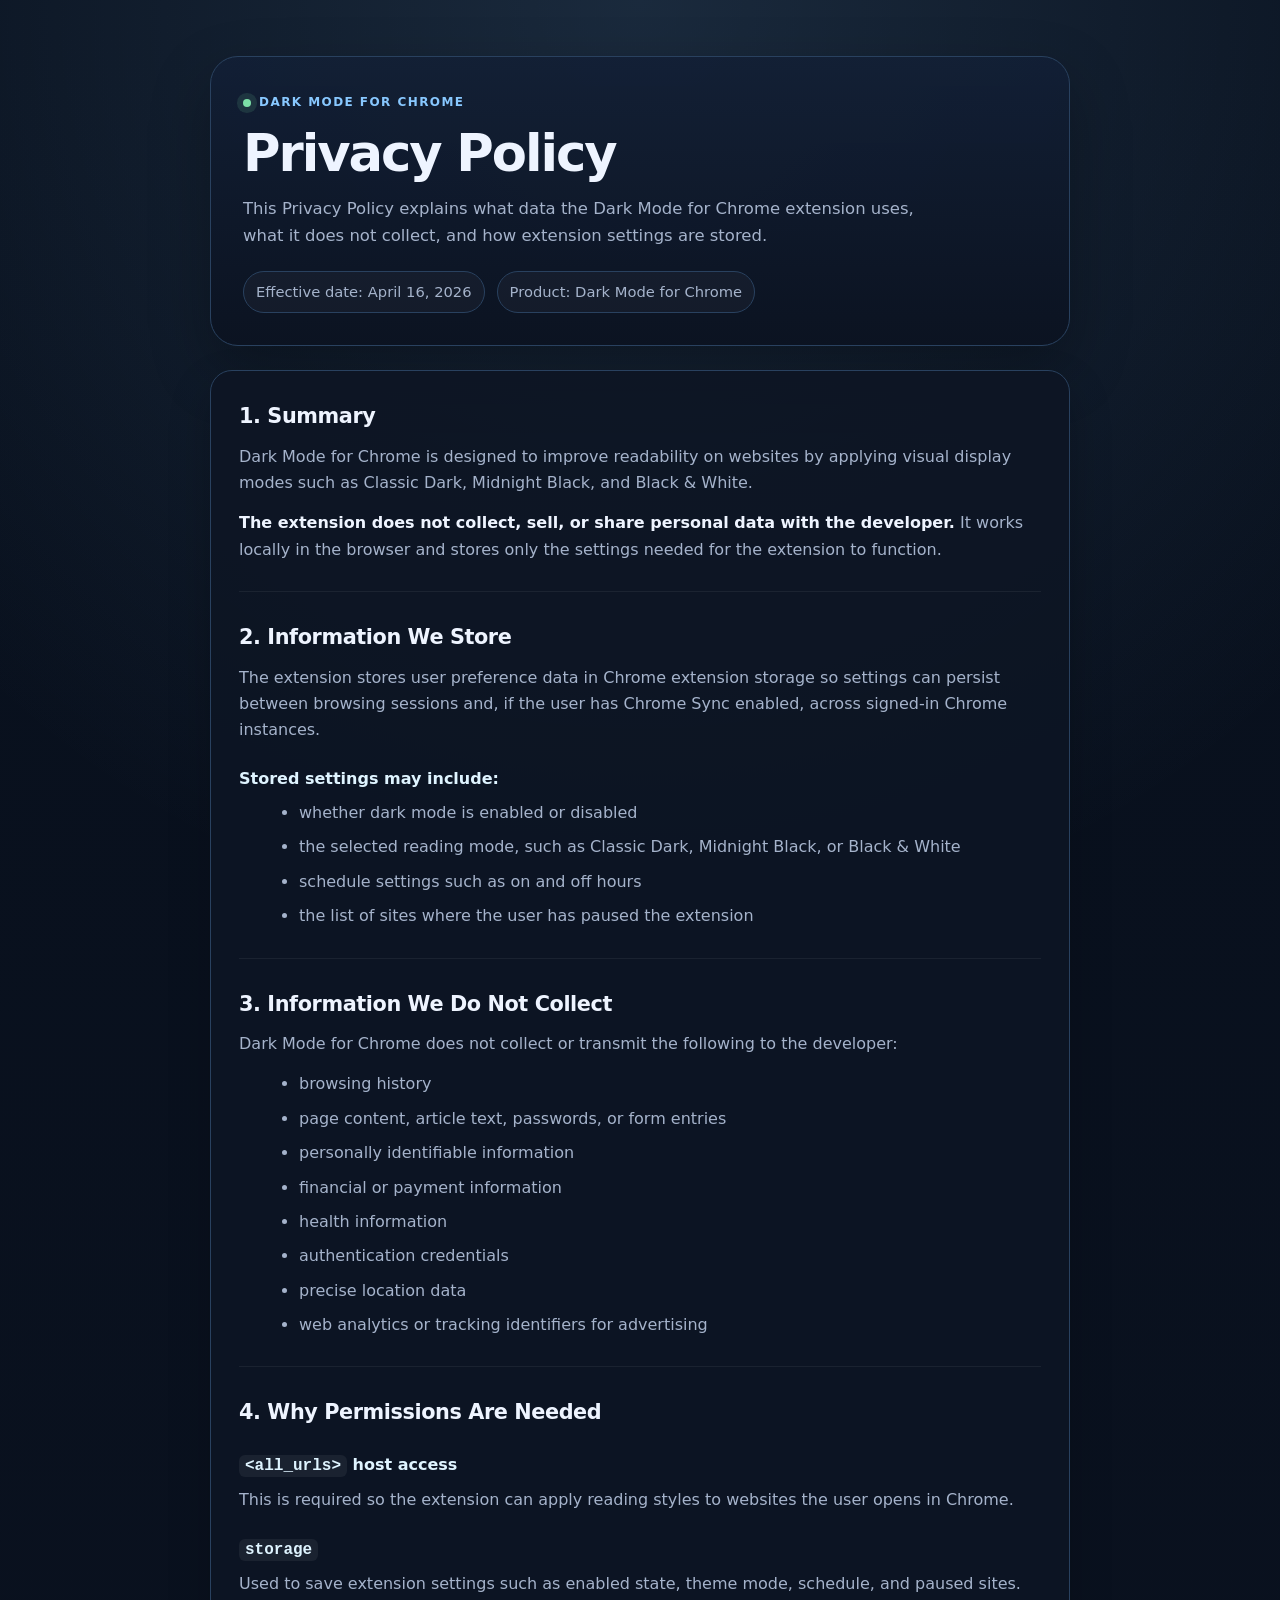
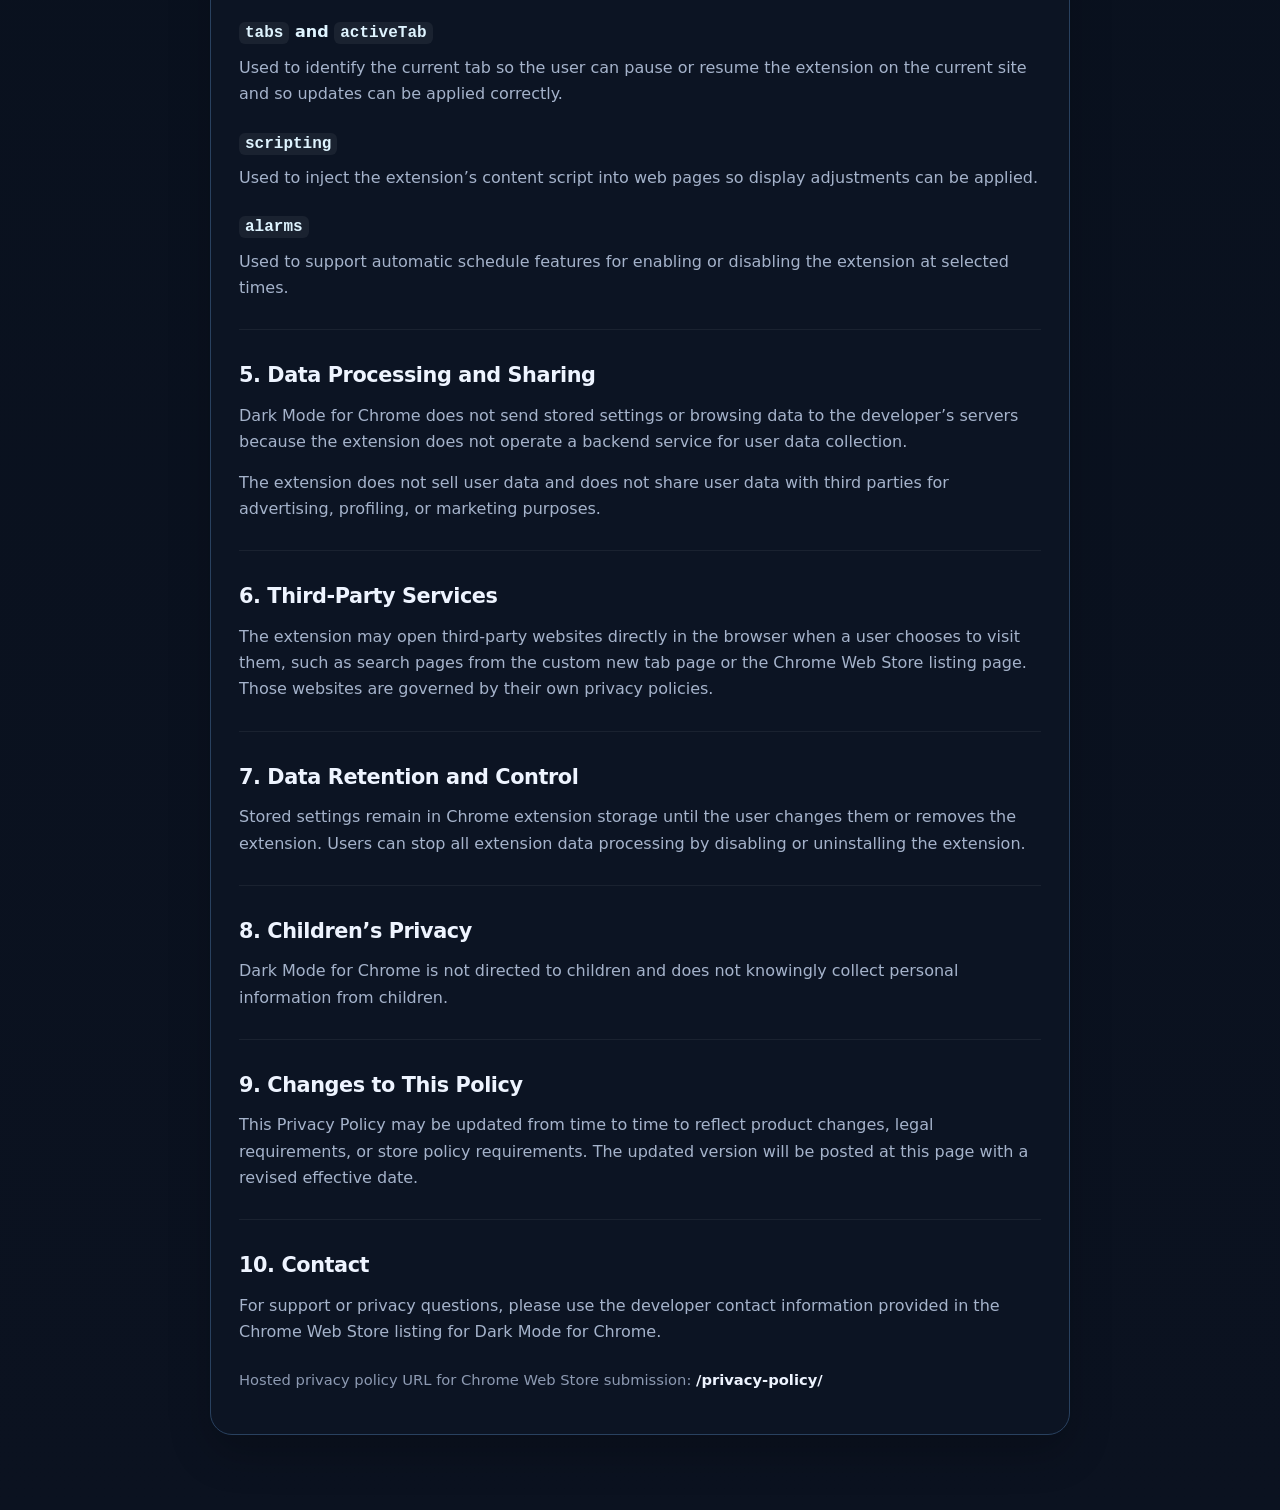
==== privacy-policy/index.html @ f6f502f9 "Update descriptions, add privacy policy link, and update to GPL v3 license" ====
<!DOCTYPE html>
<html lang="en">
<head>
  <meta charset="UTF-8" />
  <meta name="viewport" content="width=device-width, initial-scale=1.0" />
  <title>Privacy Policy | Dark Mode for Chrome</title>
  <meta name="description" content="Privacy Policy for the Dark Mode for Chrome extension." />
  <style>
    :root {
      --bg: #08101d;
      --surface: #101b2e;
      --border: #29415f;
      --text: #eef4ff;
      --muted: #a5b3cb;
      --accent: #88c8ff;
      --accent-2: #dff4ff;
      --success: #7ce0a7;
      --shadow: rgba(0, 0, 0, 0.28);
      --font: "Inter", "Segoe UI", system-ui, sans-serif;
    }

    * { box-sizing: border-box; }
    html { color-scheme: dark; }

    body {
      margin: 0;
      font-family: var(--font);
      background:
        radial-gradient(circle at top, rgba(136, 200, 255, 0.14), transparent 30%),
        linear-gradient(180deg, #08101d 0%, #0b1220 100%);
      color: var(--text);
      line-height: 1.65;
    }

    .wrap {
      max-width: 900px;
      margin: 0 auto;
      padding: 56px 20px 80px;
    }

    .hero {
      background: linear-gradient(180deg, rgba(18, 31, 53, 0.92), rgba(11, 18, 32, 0.94));
      border: 1px solid var(--border);
      border-radius: 28px;
      padding: 32px;
      box-shadow: 0 24px 60px var(--shadow);
      margin-bottom: 24px;
    }

    .eyebrow {
      display: inline-flex;
      align-items: center;
      gap: 8px;
      font-size: 12px;
      font-weight: 700;
      letter-spacing: 0.12em;
      text-transform: uppercase;
      color: var(--accent);
      margin-bottom: 14px;
    }

    .dot {
      width: 8px;
      height: 8px;
      border-radius: 50%;
      background: var(--success);
      box-shadow: 0 0 0 6px rgba(124, 224, 167, 0.12);
    }

    h1 {
      font-size: clamp(2rem, 5vw, 3.2rem);
      line-height: 1.05;
      margin: 0 0 14px;
      letter-spacing: -0.04em;
    }

    .lede {
      margin: 0;
      max-width: 700px;
      color: var(--muted);
      font-size: 1.03rem;
    }

    .meta {
      display: flex;
      flex-wrap: wrap;
      gap: 12px;
      margin-top: 22px;
    }

    .meta-pill {
      padding: 8px 12px;
      border: 1px solid var(--border);
      border-radius: 999px;
      background: rgba(255, 255, 255, 0.03);
      color: var(--muted);
      font-size: 0.92rem;
    }

    .card {
      background: rgba(13, 21, 36, 0.88);
      border: 1px solid var(--border);
      border-radius: 22px;
      padding: 28px;
      box-shadow: 0 18px 42px rgba(0, 0, 0, 0.22);
    }

    h2 {
      margin: 0 0 10px;
      font-size: 1.3rem;
      letter-spacing: -0.02em;
    }

    h3 {
      margin: 22px 0 8px;
      font-size: 1rem;
      color: var(--accent-2);
    }

    p {
      margin: 0 0 14px;
      color: var(--muted);
    }

    ul {
      margin: 0 0 16px 20px;
      color: var(--muted);
    }

    li + li { margin-top: 8px; }
    strong { color: var(--text); }
    code {
      font-family: ui-monospace, "SFMono-Regular", Menlo, monospace;
      background: rgba(255, 255, 255, 0.06);
      padding: 2px 6px;
      border-radius: 6px;
    }

    .section + .section {
      margin-top: 28px;
      padding-top: 28px;
      border-top: 1px solid rgba(255, 255, 255, 0.06);
    }

    .footer {
      margin-top: 22px;
      color: #8d9ab2;
      font-size: 0.92rem;
    }

    @media (max-width: 640px) {
      .wrap { padding: 28px 14px 48px; }
      .hero, .card {
        padding: 22px 18px;
        border-radius: 20px;
      }
    }
  </style>
</head>
<body>
  <main class="wrap">
    <section class="hero">
      <div class="eyebrow"><span class="dot"></span> Dark Mode for Chrome</div>
      <h1>Privacy Policy</h1>
      <p class="lede">
        This Privacy Policy explains what data the Dark Mode for Chrome extension uses,
        what it does not collect, and how extension settings are stored.
      </p>
      <div class="meta">
        <span class="meta-pill">Effective date: April 16, 2026</span>
        <span class="meta-pill">Product: Dark Mode for Chrome</span>
      </div>
    </section>

    <section class="card">
      <div class="section">
        <h2>1. Summary</h2>
        <p>
          Dark Mode for Chrome is designed to improve readability on websites by applying
          visual display modes such as Classic Dark, Midnight Black, and Black &amp; White.
        </p>
        <p>
          <strong>The extension does not collect, sell, or share personal data with the developer.</strong>
          It works locally in the browser and stores only the settings needed for the extension to function.
        </p>
      </div>

      <div class="section">
        <h2>2. Information We Store</h2>
        <p>
          The extension stores user preference data in Chrome extension storage so settings can
          persist between browsing sessions and, if the user has Chrome Sync enabled, across
          signed-in Chrome instances.
        </p>
        <h3>Stored settings may include:</h3>
        <ul>
          <li>whether dark mode is enabled or disabled</li>
          <li>the selected reading mode, such as Classic Dark, Midnight Black, or Black &amp; White</li>
          <li>schedule settings such as on and off hours</li>
          <li>the list of sites where the user has paused the extension</li>
        </ul>
      </div>

      <div class="section">
        <h2>3. Information We Do Not Collect</h2>
        <p>Dark Mode for Chrome does not collect or transmit the following to the developer:</p>
        <ul>
          <li>browsing history</li>
          <li>page content, article text, passwords, or form entries</li>
          <li>personally identifiable information</li>
          <li>financial or payment information</li>
          <li>health information</li>
          <li>authentication credentials</li>
          <li>precise location data</li>
          <li>web analytics or tracking identifiers for advertising</li>
        </ul>
      </div>

      <div class="section">
        <h2>4. Why Permissions Are Needed</h2>
        <h3><code>&lt;all_urls&gt;</code> host access</h3>
        <p>This is required so the extension can apply reading styles to websites the user opens in Chrome.</p>

        <h3><code>storage</code></h3>
        <p>Used to save extension settings such as enabled state, theme mode, schedule, and paused sites.</p>

        <h3><code>tabs</code> and <code>activeTab</code></h3>
        <p>Used to identify the current tab so the user can pause or resume the extension on the current site and so updates can be applied correctly.</p>

        <h3><code>scripting</code></h3>
        <p>Used to inject the extension’s content script into web pages so display adjustments can be applied.</p>

        <h3><code>alarms</code></h3>
        <p>Used to support automatic schedule features for enabling or disabling the extension at selected times.</p>
      </div>

      <div class="section">
        <h2>5. Data Processing and Sharing</h2>
        <p>
          Dark Mode for Chrome does not send stored settings or browsing data to the developer’s servers
          because the extension does not operate a backend service for user data collection.
        </p>
        <p>
          The extension does not sell user data and does not share user data with third parties for
          advertising, profiling, or marketing purposes.
        </p>
      </div>

      <div class="section">
        <h2>6. Third-Party Services</h2>
        <p>
          The extension may open third-party websites directly in the browser when a user chooses to visit them,
          such as search pages from the custom new tab page or the Chrome Web Store listing page.
          Those websites are governed by their own privacy policies.
        </p>
      </div>

      <div class="section">
        <h2>7. Data Retention and Control</h2>
        <p>
          Stored settings remain in Chrome extension storage until the user changes them or removes the extension.
          Users can stop all extension data processing by disabling or uninstalling the extension.
        </p>
      </div>

      <div class="section">
        <h2>8. Children’s Privacy</h2>
        <p>
          Dark Mode for Chrome is not directed to children and does not knowingly collect personal information from children.
        </p>
      </div>

      <div class="section">
        <h2>9. Changes to This Policy</h2>
        <p>
          This Privacy Policy may be updated from time to time to reflect product changes, legal requirements,
          or store policy requirements. The updated version will be posted at this page with a revised effective date.
        </p>
      </div>

      <div class="section">
        <h2>10. Contact</h2>
        <p>
          For support or privacy questions, please use the developer contact information provided in the
          Chrome Web Store listing for Dark Mode for Chrome.
        </p>
      </div>

      <p class="footer">
        Hosted privacy policy URL for Chrome Web Store submission: <strong>/privacy-policy/</strong>
      </p>
    </section>
  </main>
</body>
</html>
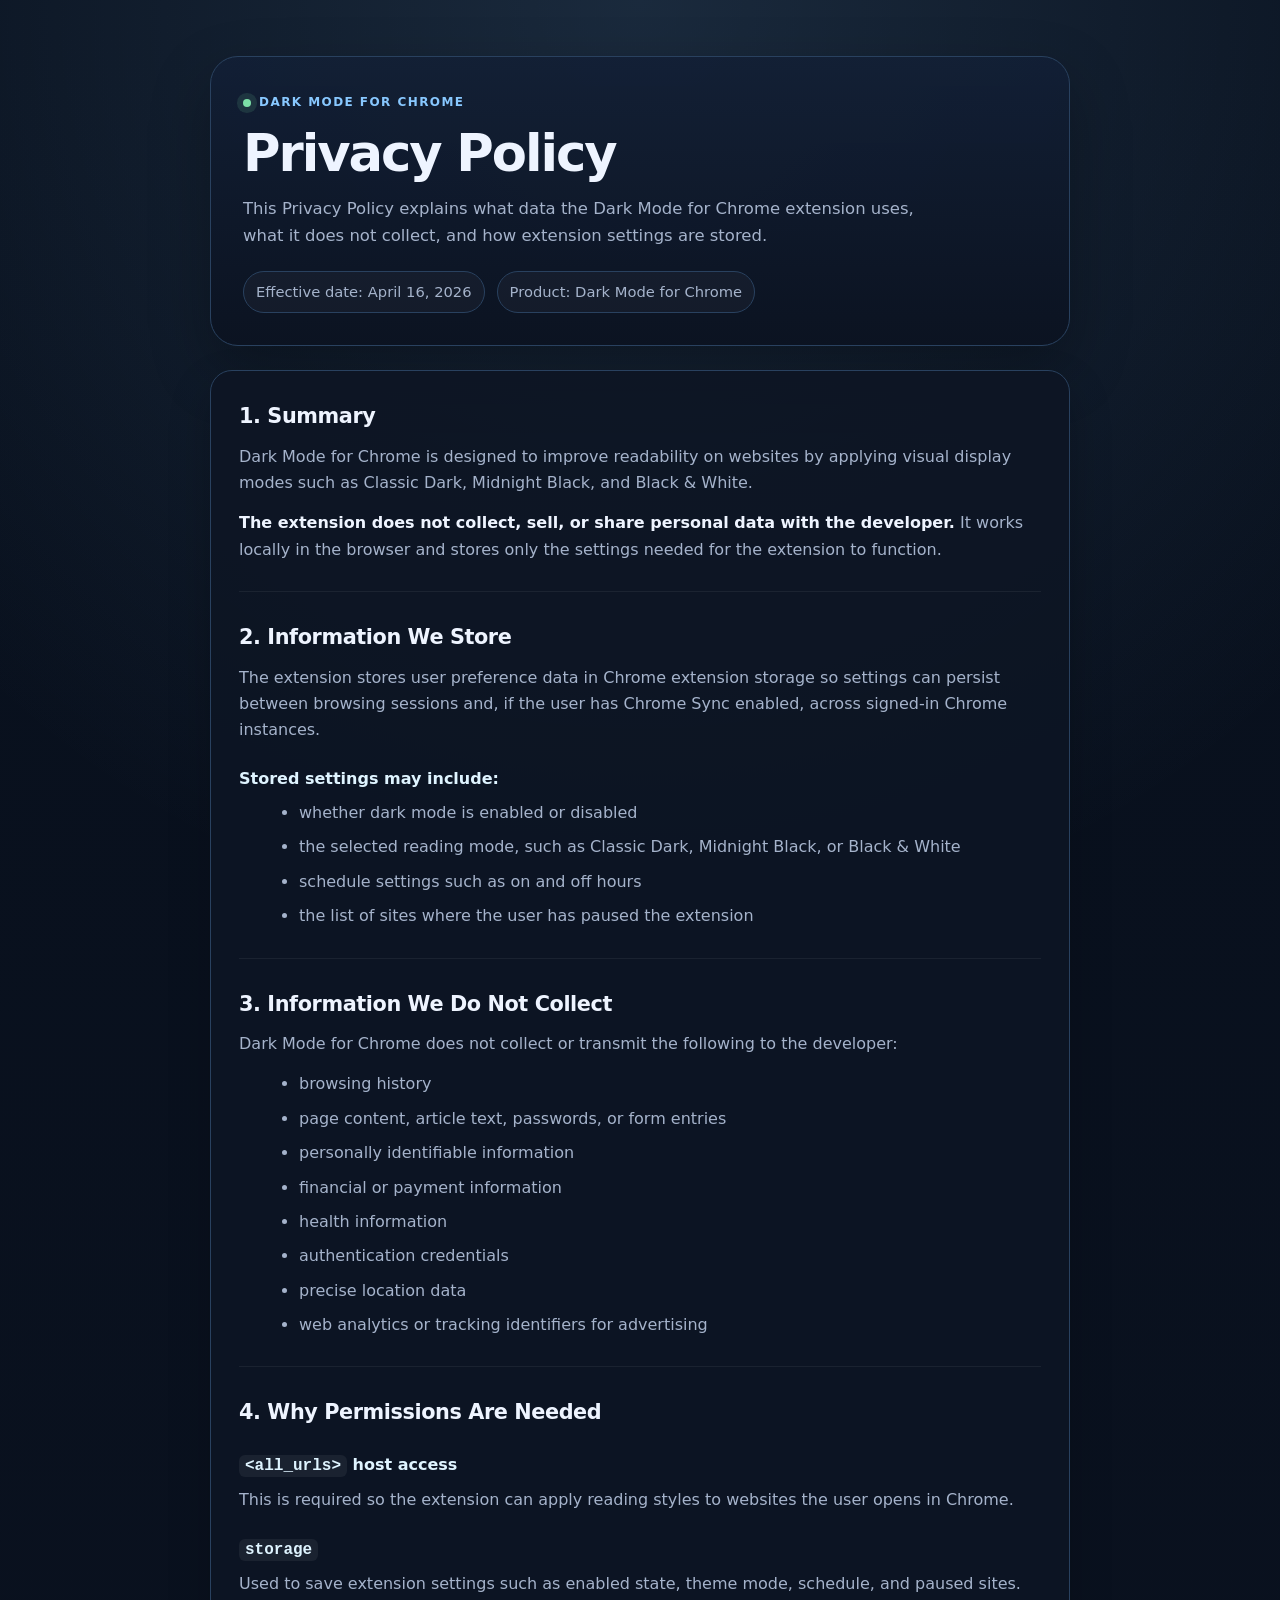
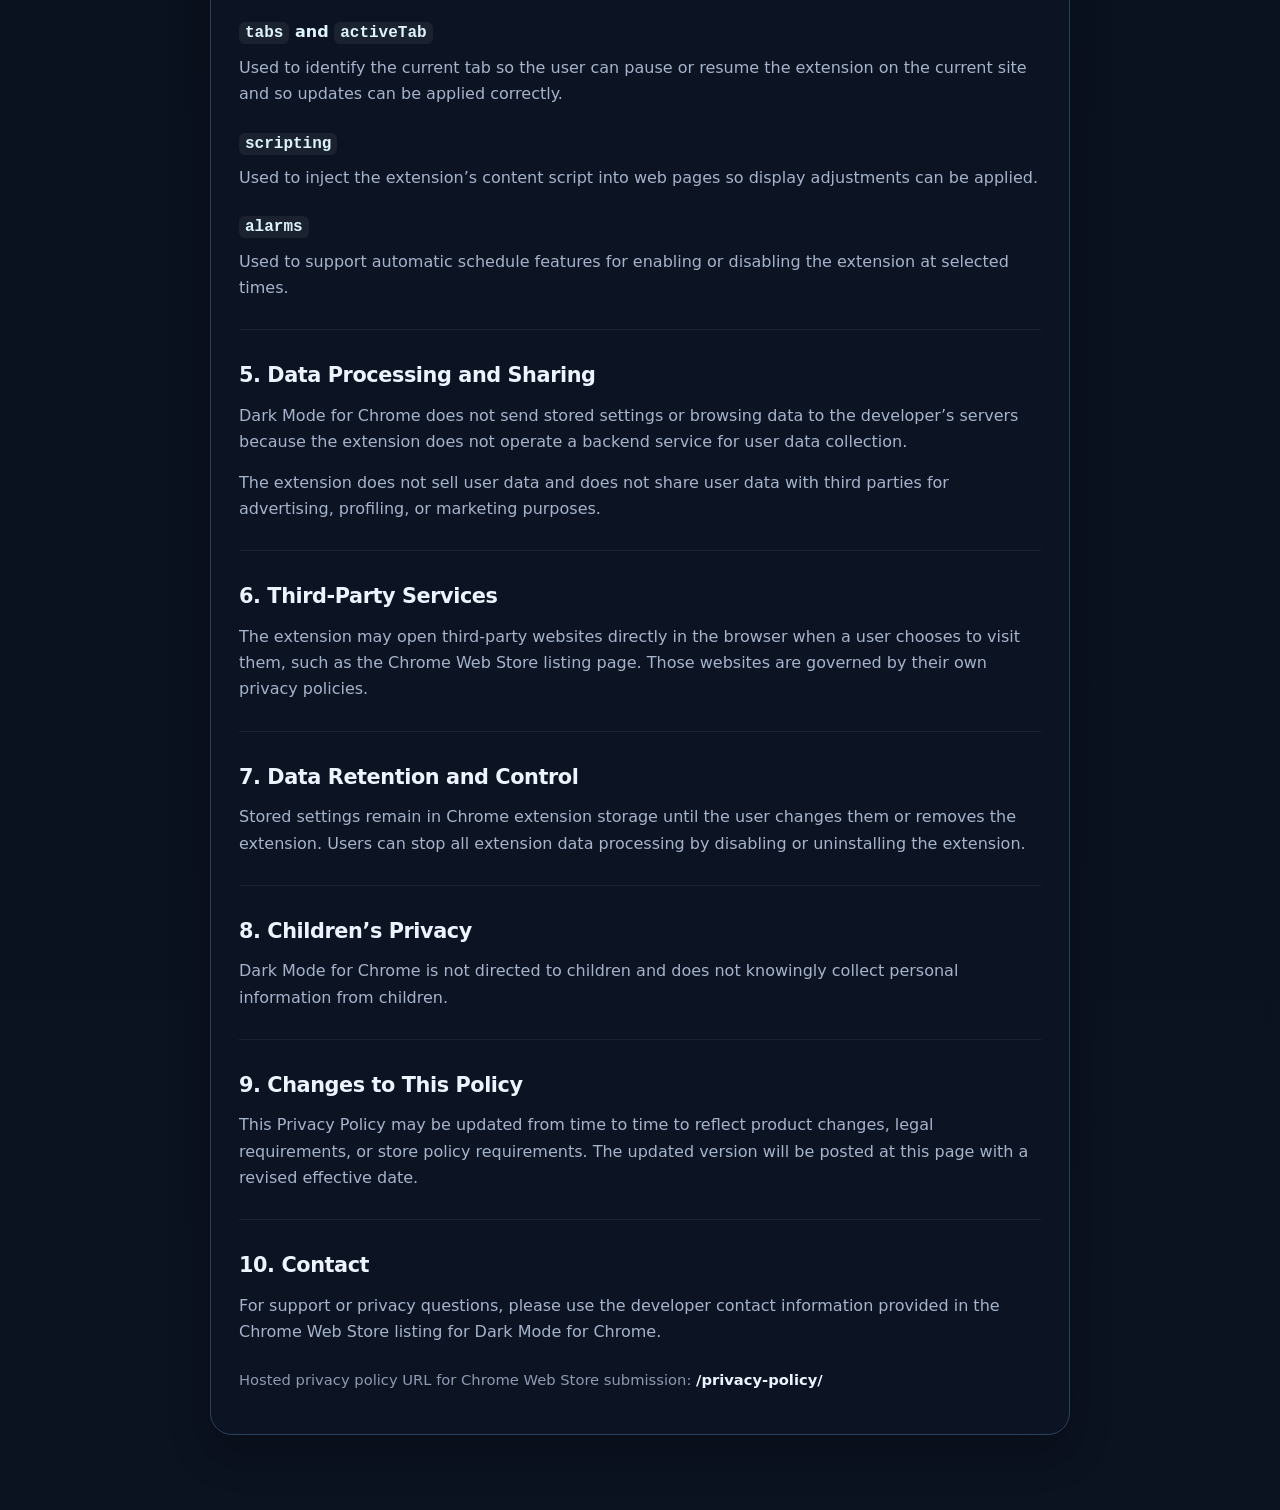
==== commit 45d279d9: "Make some changes for the extension approve" ====
--- a/privacy-policy/index.html
+++ b/privacy-policy/index.html
@@ -250,8 +250,7 @@
         <h2>6. Third-Party Services</h2>
         <p>
           The extension may open third-party websites directly in the browser when a user chooses to visit them,
-          such as search pages from the custom new tab page or the Chrome Web Store listing page.
-          Those websites are governed by their own privacy policies.
+          such as the Chrome Web Store listing page. Those websites are governed by their own privacy policies.
         </p>
       </div>
 
